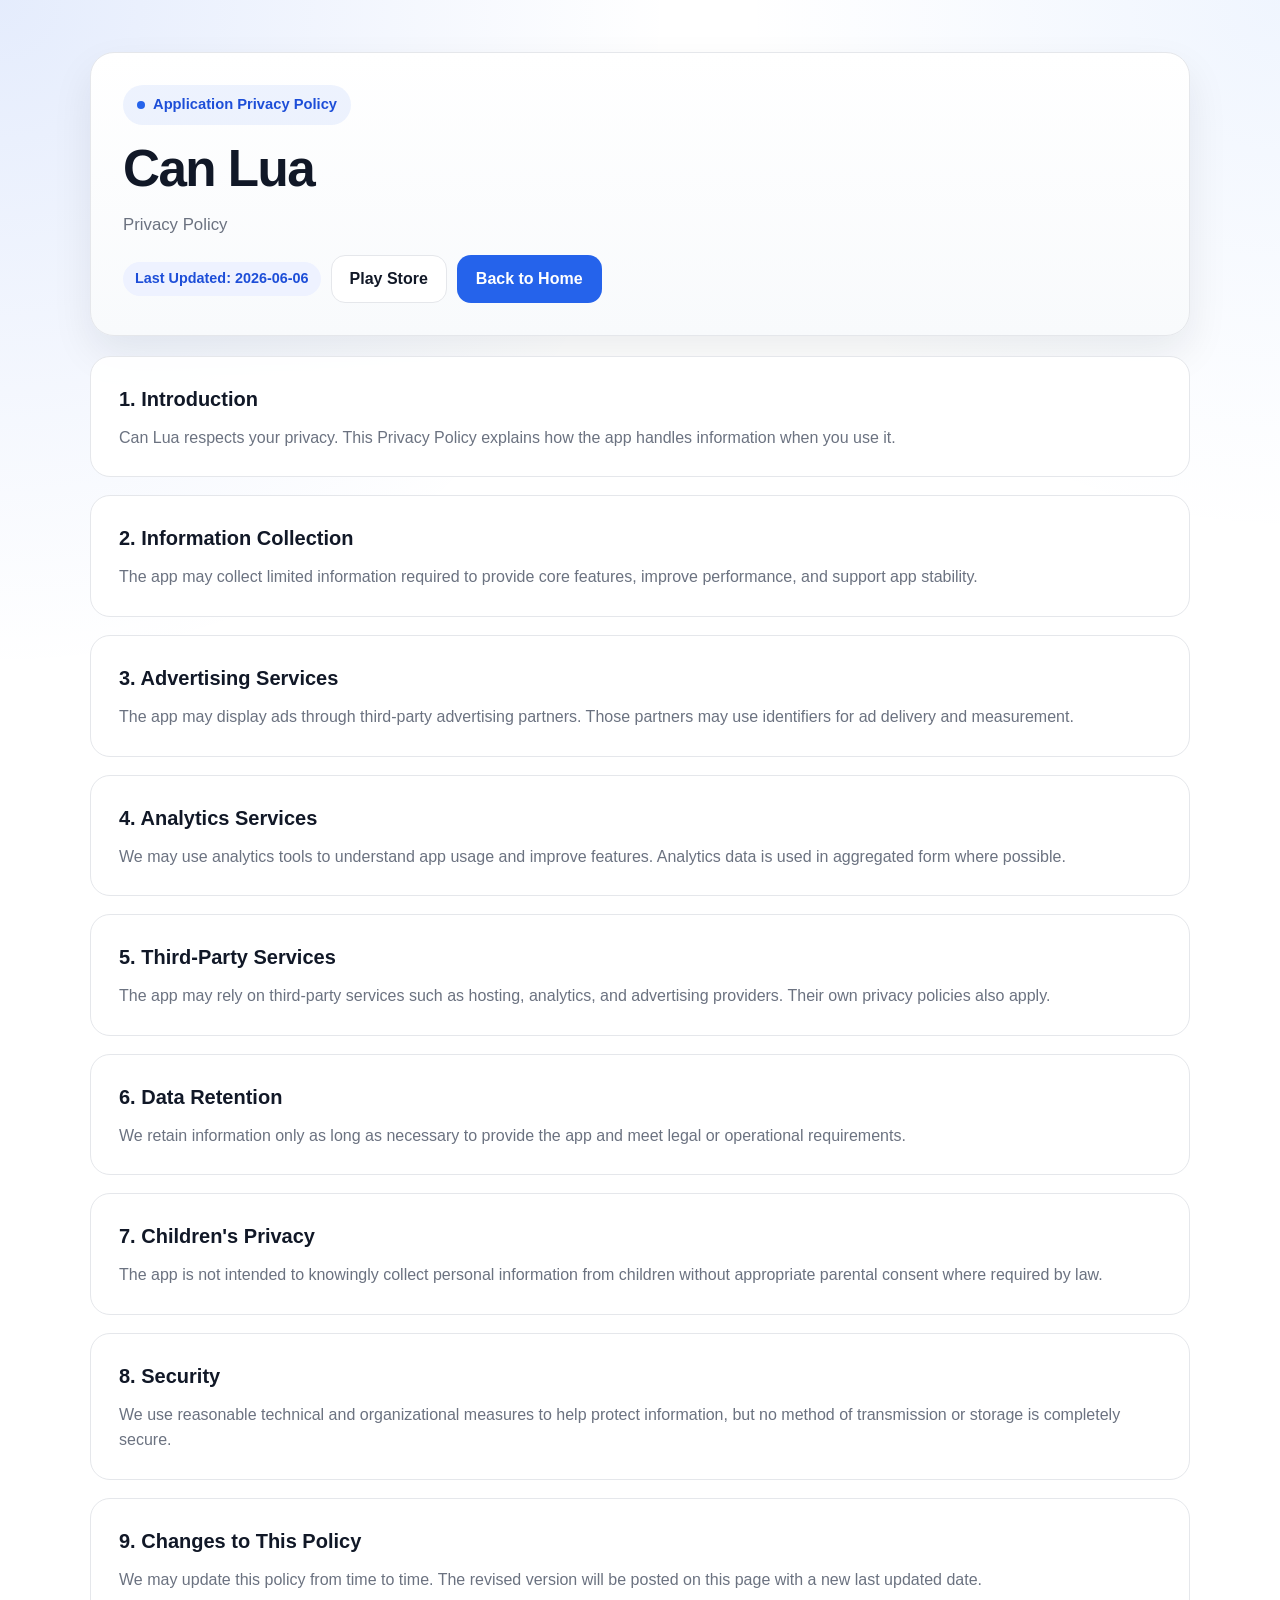
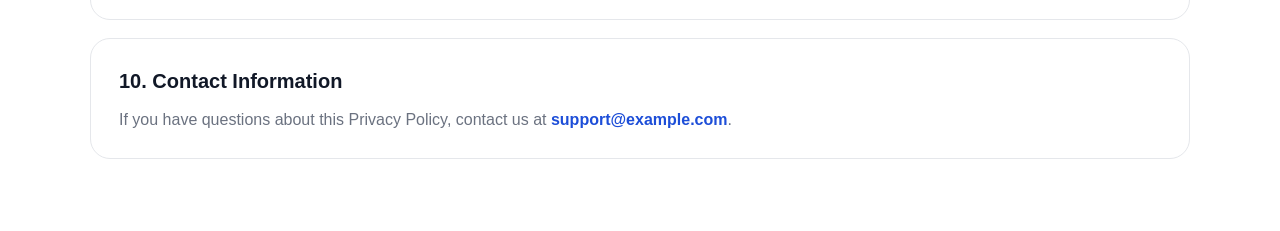
==== app-can-lua/index.html @ 15e50e4f "Add Privacy Policy website structure and individual app pages" ====
<!DOCTYPE html>
<html lang="en">
<head>
  <meta charset="UTF-8">
  <meta name="viewport" content="width=device-width, initial-scale=1.0">
  <meta name="description" content="Privacy Policy for Can Lua.">
  <meta name="robots" content="index, follow">
  <title>Can Lua Privacy Policy</title>
  <link rel="stylesheet" href="../assets/css/style.css">
</head>
<body>
  <header class="policy-header">
    <div class="container">
      <div class="policy-hero">
        <span class="badge"><span class="badge-dot"></span> Application Privacy Policy</span>
        <h1 class="page-title">Can Lua</h1>
        <p class="page-subtitle">Privacy Policy</p>
        <div class="policy-meta">
          <span class="pill">Last Updated: 2026-06-06</span>
          <a class="button button-secondary" href="https://play.google.com/store/apps/details?id=example.canlua" target="_blank" rel="noopener noreferrer">Play Store</a>
          <a class="button button-primary" href="../">Back to Home</a>
        </div>
      </div>
    </div>
  </header>

  <main class="main">
    <div class="container policy-layout">
      <section class="policy-block" aria-labelledby="intro-title">
        <h2 id="intro-title">1. Introduction</h2>
        <p>Can Lua respects your privacy. This Privacy Policy explains how the app handles information when you use it.</p>
      </section>

      <section class="policy-block" aria-labelledby="collection-title">
        <h2 id="collection-title">2. Information Collection</h2>
        <p>The app may collect limited information required to provide core features, improve performance, and support app stability.</p>
      </section>

      <section class="policy-block" aria-labelledby="ads-title">
        <h2 id="ads-title">3. Advertising Services</h2>
        <p>The app may display ads through third-party advertising partners. Those partners may use identifiers for ad delivery and measurement.</p>
      </section>

      <section class="policy-block" aria-labelledby="analytics-title">
        <h2 id="analytics-title">4. Analytics Services</h2>
        <p>We may use analytics tools to understand app usage and improve features. Analytics data is used in aggregated form where possible.</p>
      </section>

      <section class="policy-block" aria-labelledby="third-party-title">
        <h2 id="third-party-title">5. Third-Party Services</h2>
        <p>The app may rely on third-party services such as hosting, analytics, and advertising providers. Their own privacy policies also apply.</p>
      </section>

      <section class="policy-block" aria-labelledby="retention-title">
        <h2 id="retention-title">6. Data Retention</h2>
        <p>We retain information only as long as necessary to provide the app and meet legal or operational requirements.</p>
      </section>

      <section class="policy-block" aria-labelledby="children-title">
        <h2 id="children-title">7. Children's Privacy</h2>
        <p>The app is not intended to knowingly collect personal information from children without appropriate parental consent where required by law.</p>
      </section>

      <section class="policy-block" aria-labelledby="security-title">
        <h2 id="security-title">8. Security</h2>
        <p>We use reasonable technical and organizational measures to help protect information, but no method of transmission or storage is completely secure.</p>
      </section>

      <section class="policy-block" aria-labelledby="changes-title">
        <h2 id="changes-title">9. Changes to This Policy</h2>
        <p>We may update this policy from time to time. The revised version will be posted on this page with a new last updated date.</p>
      </section>

      <section class="policy-block" aria-labelledby="contact-title">
        <h2 id="contact-title">10. Contact Information</h2>
        <p>If you have questions about this Privacy Policy, contact us at <a class="app-link" href="mailto:support@example.com">support@example.com</a>.</p>
      </section>
    </div>
  </main>
</body>
</html>
---- assets/css/style.css ----
:root {
  --primary: #2563eb;
  --primary-dark: #1d4ed8;
  --background: #ffffff;
  --surface: #f8fafc;
  --surface-strong: #eef2ff;
  --text: #111827;
  --muted: #6b7280;
  --border: #e5e7eb;
  --shadow: 0 18px 40px rgba(15, 23, 42, 0.08);
  --radius: 20px;
  --max-width: 1100px;
}

* {
  box-sizing: border-box;
}

html {
  scroll-behavior: smooth;
}

body {
  margin: 0;
  font-family: Arial, Helvetica, sans-serif;
  color: var(--text);
  background:
    radial-gradient(circle at top left, rgba(37, 99, 235, 0.12), transparent 30%),
    radial-gradient(circle at top right, rgba(59, 130, 246, 0.08), transparent 24%),
    var(--background);
  line-height: 1.6;
}

a {
  color: inherit;
  text-decoration: none;
}

img {
  max-width: 100%;
  display: block;
}

.container {
  width: min(calc(100% - 2rem), var(--max-width));
  margin: 0 auto;
}

.site-header {
  padding: 64px 0 32px;
}

.hero {
  display: grid;
  gap: 24px;
  align-items: end;
  padding: 40px;
  background: linear-gradient(180deg, rgba(255, 255, 255, 0.96), rgba(248, 250, 252, 0.98));
  border: 1px solid var(--border);
  border-radius: calc(var(--radius) + 8px);
  box-shadow: var(--shadow);
  position: relative;
  overflow: hidden;
}

.hero::after {
  content: '';
  position: absolute;
  inset: auto -120px -120px auto;
  width: 280px;
  height: 280px;
  border-radius: 50%;
  background: radial-gradient(circle, rgba(37, 99, 235, 0.16), transparent 68%);
  pointer-events: none;
}

.badge {
  display: inline-flex;
  align-items: center;
  gap: 8px;
  width: fit-content;
  padding: 8px 14px;
  border-radius: 999px;
  background: rgba(37, 99, 235, 0.08);
  color: var(--primary-dark);
  font-size: 0.92rem;
  font-weight: 700;
}

.badge-dot {
  width: 8px;
  height: 8px;
  border-radius: 50%;
  background: var(--primary);
}

.hero h1,
.page-title {
  margin: 0;
  font-size: clamp(2rem, 4vw, 3.5rem);
  line-height: 1.08;
  letter-spacing: -0.03em;
}

.hero p,
.page-subtitle,
.lead {
  margin: 0;
  color: var(--muted);
  font-size: 1.05rem;
  max-width: 68ch;
}

.hero-actions {
  display: flex;
  flex-wrap: wrap;
  gap: 12px;
}

.button {
  display: inline-flex;
  align-items: center;
  justify-content: center;
  min-height: 48px;
  padding: 0 18px;
  border-radius: 14px;
  font-weight: 700;
  border: 1px solid transparent;
  transition: transform 0.2s ease, border-color 0.2s ease, background 0.2s ease;
}

.button:hover {
  transform: translateY(-1px);
}

.button-primary {
  background: var(--primary);
  color: #fff;
}

.button-primary:hover {
  background: var(--primary-dark);
}

.button-secondary {
  background: #fff;
  border-color: var(--border);
  color: var(--text);
}

.main {
  padding: 0 0 72px;
}

.section {
  margin-top: 28px;
}

.section-card {
  padding: 28px;
  background: rgba(255, 255, 255, 0.95);
  border: 1px solid var(--border);
  border-radius: var(--radius);
  box-shadow: 0 10px 28px rgba(15, 23, 42, 0.04);
}

.section-header {
  display: flex;
  justify-content: space-between;
  gap: 16px;
  align-items: center;
  margin-bottom: 20px;
}

.section-title {
  margin: 0;
  font-size: 1.25rem;
}

.section-note {
  color: var(--muted);
  margin: 0;
  font-size: 0.95rem;
}

.app-grid {
  display: grid;
  grid-template-columns: repeat(12, minmax(0, 1fr));
  gap: 18px;
}

.app-card {
  grid-column: span 4;
  display: flex;
  flex-direction: column;
  justify-content: space-between;
  gap: 18px;
  padding: 24px;
  border-radius: 18px;
  border: 1px solid var(--border);
  background: linear-gradient(180deg, #fff, var(--surface));
  min-height: 190px;
}

.app-card h2,
.policy-block h2 {
  margin: 0;
  font-size: 1.25rem;
}

.app-card p,
.policy-block p,
.policy-block li,
.muted {
  margin: 0;
  color: var(--muted);
}

.app-card-footer {
  display: flex;
  justify-content: space-between;
  align-items: center;
  gap: 12px;
  flex-wrap: wrap;
}

.app-link {
  color: var(--primary-dark);
  font-weight: 700;
}

.pill {
  display: inline-flex;
  align-items: center;
  min-height: 34px;
  padding: 0 12px;
  border-radius: 999px;
  background: var(--surface-strong);
  color: var(--primary-dark);
  font-size: 0.9rem;
  font-weight: 700;
}

.policy-header {
  padding: 52px 0 20px;
}

.policy-hero {
  display: grid;
  gap: 16px;
  padding: 32px;
  background: linear-gradient(180deg, #ffffff, #f8fafc);
  border: 1px solid var(--border);
  border-radius: calc(var(--radius) + 4px);
  box-shadow: var(--shadow);
}

.policy-meta {
  display: flex;
  flex-wrap: wrap;
  gap: 10px;
  align-items: center;
}

.policy-layout {
  display: grid;
  gap: 18px;
}

.policy-block {
  padding: 26px 28px;
  background: rgba(255, 255, 255, 0.96);
  border: 1px solid var(--border);
  border-radius: var(--radius);
}

.policy-block h2 {
  margin-bottom: 10px;
}

.policy-block ul {
  margin: 12px 0 0;
  padding-left: 20px;
}

.policy-block li + li {
  margin-top: 8px;
}

.footer {
  padding: 28px 0 44px;
  color: var(--muted);
  font-size: 0.95rem;
}

.footer-inner {
  display: flex;
  justify-content: space-between;
  gap: 16px;
  flex-wrap: wrap;
  padding-top: 18px;
  border-top: 1px solid var(--border);
}

@media (max-width: 900px) {
  .app-card {
    grid-column: span 6;
  }
}

@media (max-width: 720px) {
  .site-header,
  .policy-header {
    padding-top: 28px;
  }

  .hero,
  .policy-hero,
  .section-card,
  .policy-block {
    padding: 20px;
  }

  .app-card {
    grid-column: span 12;
  }

  .section-header,
  .footer-inner {
    align-items: flex-start;
    flex-direction: column;
  }

  .hero-actions {
    width: 100%;
  }

  .button {
    width: 100%;
  }
}
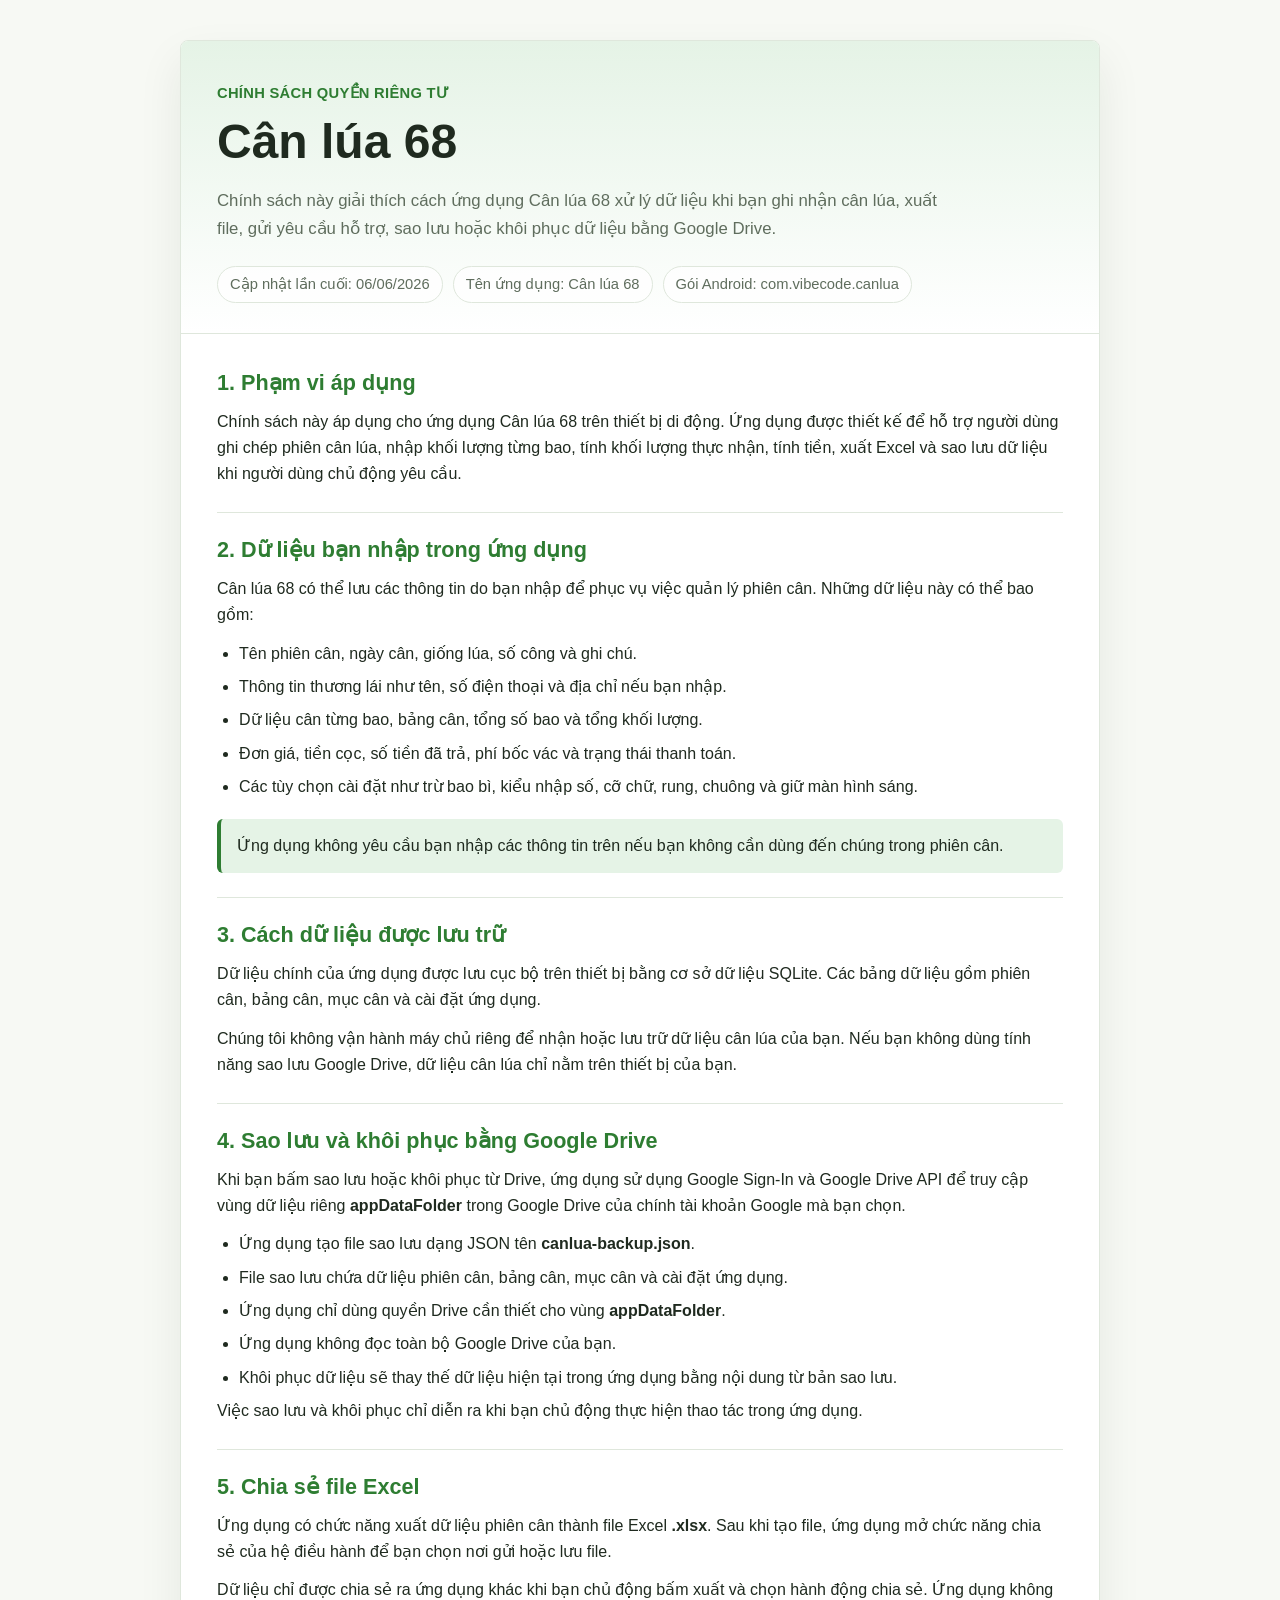
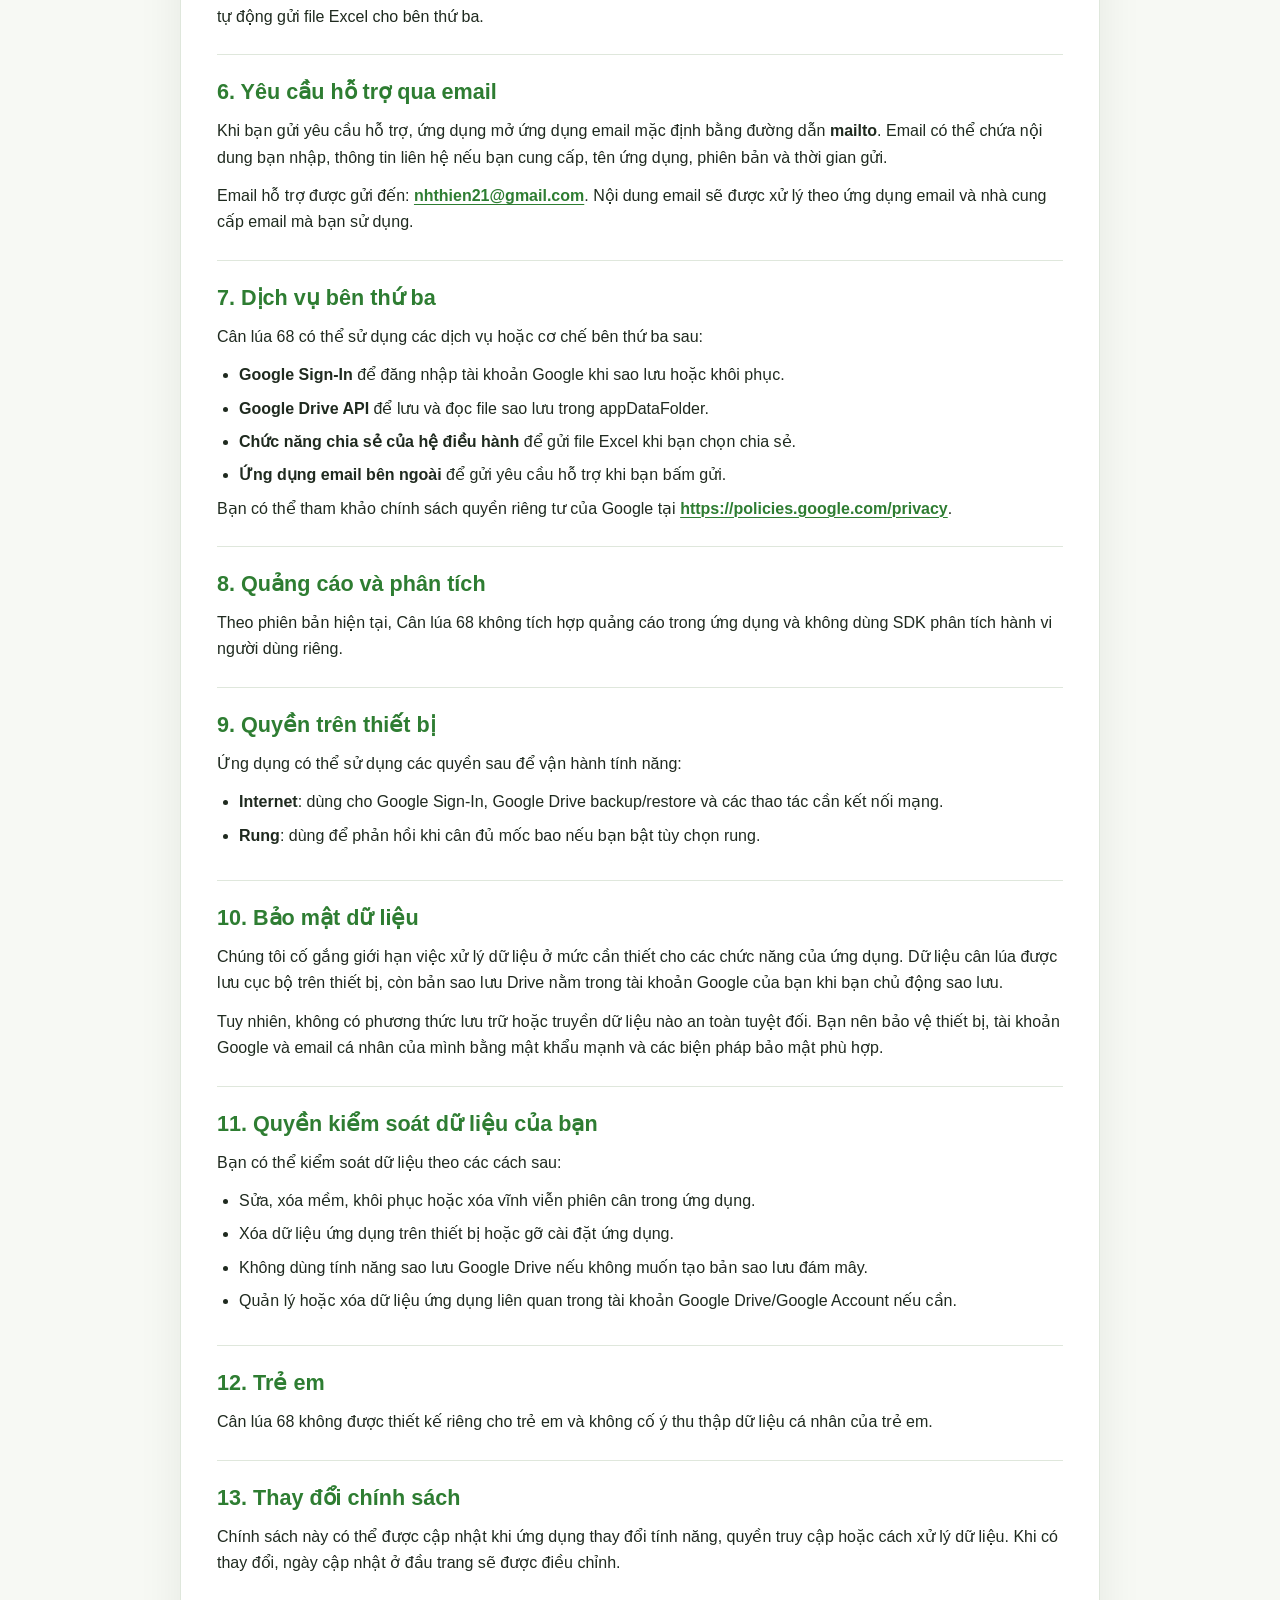
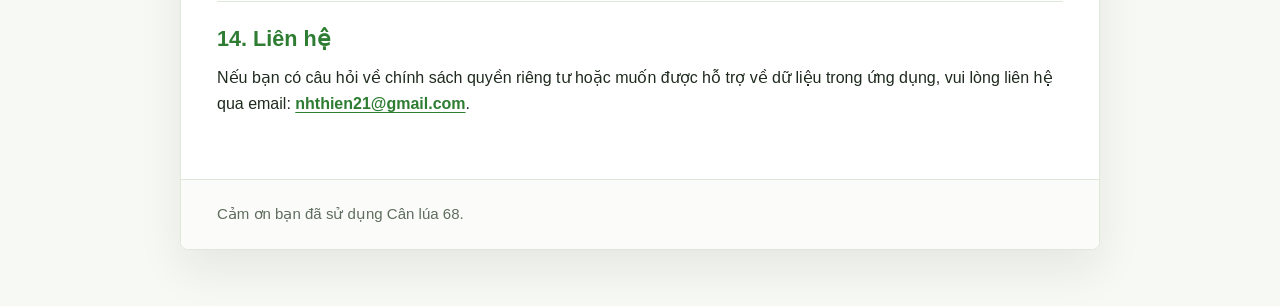
==== commit 267fa1d1: "Update Privacy Policy for Quay số application with detailed information on data collection, third-pa" ====
--- a/app-can-lua/index.html
+++ b/app-can-lua/index.html
@@ -1,80 +1,383 @@
-<!DOCTYPE html>
-<html lang="en">
+<!doctype html>
+<html lang="vi">
 <head>
-  <meta charset="UTF-8">
-  <meta name="viewport" content="width=device-width, initial-scale=1.0">
-  <meta name="description" content="Privacy Policy for Can Lua.">
-  <meta name="robots" content="index, follow">
-  <title>Can Lua Privacy Policy</title>
-  <link rel="stylesheet" href="../assets/css/style.css">
+  <meta charset="utf-8">
+  <meta name="viewport" content="width=device-width, initial-scale=1">
+  <title>Chính sách quyền riêng tư - Cân lúa 68</title>
+  <meta
+    name="description"
+    content="Chính sách quyền riêng tư của ứng dụng Cân lúa 68."
+  >
+  <style>
+    :root {
+      color-scheme: light;
+      --bg: #f7f9f4;
+      --surface: #ffffff;
+      --text: #1f2a1f;
+      --muted: #5f6d5d;
+      --primary: #2e7d32;
+      --primary-soft: #e5f3e6;
+      --border: #dfe7dc;
+      --shadow: 0 20px 45px rgba(31, 42, 31, 0.08);
+    }
+
+    * {
+      box-sizing: border-box;
+    }
+
+    body {
+      margin: 0;
+      background: var(--bg);
+      color: var(--text);
+      font-family: Arial, Helvetica, sans-serif;
+      line-height: 1.65;
+    }
+
+    main {
+      width: min(920px, calc(100% - 32px));
+      margin: 0 auto;
+      padding: 40px 0 56px;
+    }
+
+    .page {
+      background: var(--surface);
+      border: 1px solid var(--border);
+      border-radius: 8px;
+      box-shadow: var(--shadow);
+      overflow: hidden;
+    }
+
+    header {
+      padding: 40px 36px 30px;
+      background: linear-gradient(180deg, var(--primary-soft), #ffffff);
+      border-bottom: 1px solid var(--border);
+    }
+
+    .eyebrow {
+      margin: 0 0 10px;
+      color: var(--primary);
+      font-size: 0.92rem;
+      font-weight: 700;
+      letter-spacing: 0.02em;
+      text-transform: uppercase;
+    }
+
+    h1 {
+      margin: 0;
+      font-size: clamp(2rem, 5vw, 3rem);
+      line-height: 1.12;
+    }
+
+    .summary {
+      margin: 18px 0 0;
+      max-width: 720px;
+      color: var(--muted);
+      font-size: 1.05rem;
+    }
+
+    .meta {
+      display: flex;
+      flex-wrap: wrap;
+      gap: 10px;
+      margin-top: 24px;
+    }
+
+    .pill {
+      display: inline-flex;
+      align-items: center;
+      min-height: 32px;
+      padding: 5px 12px;
+      border: 1px solid var(--border);
+      border-radius: 999px;
+      background: rgba(255, 255, 255, 0.76);
+      color: var(--muted);
+      font-size: 0.92rem;
+    }
+
+    article {
+      padding: 12px 36px 38px;
+    }
+
+    section {
+      padding: 24px 0;
+      border-bottom: 1px solid var(--border);
+    }
+
+    section:last-child {
+      border-bottom: 0;
+    }
+
+    h2 {
+      margin: 0 0 12px;
+      color: var(--primary);
+      font-size: 1.35rem;
+      line-height: 1.25;
+    }
+
+    p {
+      margin: 0 0 12px;
+    }
+
+    p:last-child {
+      margin-bottom: 0;
+    }
+
+    ul {
+      margin: 10px 0 0;
+      padding-left: 22px;
+    }
+
+    li {
+      margin: 7px 0;
+    }
+
+    a {
+      color: var(--primary);
+      font-weight: 700;
+      text-decoration-thickness: 0.08em;
+      text-underline-offset: 0.18em;
+    }
+
+    strong {
+      font-weight: 700;
+    }
+
+    .notice {
+      margin-top: 18px;
+      padding: 14px 16px;
+      border-left: 4px solid var(--primary);
+      border-radius: 6px;
+      background: var(--primary-soft);
+    }
+
+    footer {
+      padding: 22px 36px;
+      border-top: 1px solid var(--border);
+      background: #fbfcfa;
+      color: var(--muted);
+      font-size: 0.94rem;
+    }
+
+    @media (max-width: 640px) {
+      main {
+        width: min(100% - 20px, 920px);
+        padding: 18px 0 32px;
+      }
+
+      header,
+      article,
+      footer {
+        padding-left: 20px;
+        padding-right: 20px;
+      }
+
+      header {
+        padding-top: 30px;
+      }
+    }
+  </style>
 </head>
 <body>
-  <header class="policy-header">
-    <div class="container">
-      <div class="policy-hero">
-        <span class="badge"><span class="badge-dot"></span> Application Privacy Policy</span>
-        <h1 class="page-title">Can Lua</h1>
-        <p class="page-subtitle">Privacy Policy</p>
-        <div class="policy-meta">
-          <span class="pill">Last Updated: 2026-06-06</span>
-          <a class="button button-secondary" href="https://play.google.com/store/apps/details?id=example.canlua" target="_blank" rel="noopener noreferrer">Play Store</a>
-          <a class="button button-primary" href="../">Back to Home</a>
+  <main>
+    <div class="page">
+      <header>
+        <p class="eyebrow">Chính sách quyền riêng tư</p>
+        <h1>Cân lúa 68</h1>
+        <p class="summary">
+          Chính sách này giải thích cách ứng dụng Cân lúa 68 xử lý dữ liệu khi
+          bạn ghi nhận cân lúa, xuất file, gửi yêu cầu hỗ trợ, sao lưu hoặc khôi
+          phục dữ liệu bằng Google Drive.
+        </p>
+        <div class="meta" aria-label="Thông tin chính sách">
+          <span class="pill">Cập nhật lần cuối: 06/06/2026</span>
+          <span class="pill">Tên ứng dụng: Cân lúa 68</span>
+          <span class="pill">Gói Android: com.vibecode.canlua</span>
         </div>
-      </div>
-    </div>
-  </header>
-
-  <main class="main">
-    <div class="container policy-layout">
-      <section class="policy-block" aria-labelledby="intro-title">
-        <h2 id="intro-title">1. Introduction</h2>
-        <p>Can Lua respects your privacy. This Privacy Policy explains how the app handles information when you use it.</p>
-      </section>
-
-      <section class="policy-block" aria-labelledby="collection-title">
-        <h2 id="collection-title">2. Information Collection</h2>
-        <p>The app may collect limited information required to provide core features, improve performance, and support app stability.</p>
-      </section>
-
-      <section class="policy-block" aria-labelledby="ads-title">
-        <h2 id="ads-title">3. Advertising Services</h2>
-        <p>The app may display ads through third-party advertising partners. Those partners may use identifiers for ad delivery and measurement.</p>
-      </section>
-
-      <section class="policy-block" aria-labelledby="analytics-title">
-        <h2 id="analytics-title">4. Analytics Services</h2>
-        <p>We may use analytics tools to understand app usage and improve features. Analytics data is used in aggregated form where possible.</p>
-      </section>
-
-      <section class="policy-block" aria-labelledby="third-party-title">
-        <h2 id="third-party-title">5. Third-Party Services</h2>
-        <p>The app may rely on third-party services such as hosting, analytics, and advertising providers. Their own privacy policies also apply.</p>
-      </section>
-
-      <section class="policy-block" aria-labelledby="retention-title">
-        <h2 id="retention-title">6. Data Retention</h2>
-        <p>We retain information only as long as necessary to provide the app and meet legal or operational requirements.</p>
-      </section>
-
-      <section class="policy-block" aria-labelledby="children-title">
-        <h2 id="children-title">7. Children's Privacy</h2>
-        <p>The app is not intended to knowingly collect personal information from children without appropriate parental consent where required by law.</p>
-      </section>
-
-      <section class="policy-block" aria-labelledby="security-title">
-        <h2 id="security-title">8. Security</h2>
-        <p>We use reasonable technical and organizational measures to help protect information, but no method of transmission or storage is completely secure.</p>
-      </section>
-
-      <section class="policy-block" aria-labelledby="changes-title">
-        <h2 id="changes-title">9. Changes to This Policy</h2>
-        <p>We may update this policy from time to time. The revised version will be posted on this page with a new last updated date.</p>
-      </section>
-
-      <section class="policy-block" aria-labelledby="contact-title">
-        <h2 id="contact-title">10. Contact Information</h2>
-        <p>If you have questions about this Privacy Policy, contact us at <a class="app-link" href="mailto:support@example.com">support@example.com</a>.</p>
-      </section>
+      </header>
+
+      <article>
+        <section>
+          <h2>1. Phạm vi áp dụng</h2>
+          <p>
+            Chính sách này áp dụng cho ứng dụng Cân lúa 68 trên thiết bị di
+            động. Ứng dụng được thiết kế để hỗ trợ người dùng ghi chép phiên cân
+            lúa, nhập khối lượng từng bao, tính khối lượng thực nhận, tính tiền,
+            xuất Excel và sao lưu dữ liệu khi người dùng chủ động yêu cầu.
+          </p>
+        </section>
+
+        <section>
+          <h2>2. Dữ liệu bạn nhập trong ứng dụng</h2>
+          <p>
+            Cân lúa 68 có thể lưu các thông tin do bạn nhập để phục vụ việc quản
+            lý phiên cân. Những dữ liệu này có thể bao gồm:
+          </p>
+          <ul>
+            <li>Tên phiên cân, ngày cân, giống lúa, số công và ghi chú.</li>
+            <li>Thông tin thương lái như tên, số điện thoại và địa chỉ nếu bạn nhập.</li>
+            <li>Dữ liệu cân từng bao, bảng cân, tổng số bao và tổng khối lượng.</li>
+            <li>Đơn giá, tiền cọc, số tiền đã trả, phí bốc vác và trạng thái thanh toán.</li>
+            <li>Các tùy chọn cài đặt như trừ bao bì, kiểu nhập số, cỡ chữ, rung, chuông và giữ màn hình sáng.</li>
+          </ul>
+          <p class="notice">
+            Ứng dụng không yêu cầu bạn nhập các thông tin trên nếu bạn không cần
+            dùng đến chúng trong phiên cân.
+          </p>
+        </section>
+
+        <section>
+          <h2>3. Cách dữ liệu được lưu trữ</h2>
+          <p>
+            Dữ liệu chính của ứng dụng được lưu cục bộ trên thiết bị bằng cơ sở
+            dữ liệu SQLite. Các bảng dữ liệu gồm phiên cân, bảng cân, mục cân và
+            cài đặt ứng dụng.
+          </p>
+          <p>
+            Chúng tôi không vận hành máy chủ riêng để nhận hoặc lưu trữ dữ liệu
+            cân lúa của bạn. Nếu bạn không dùng tính năng sao lưu Google Drive,
+            dữ liệu cân lúa chỉ nằm trên thiết bị của bạn.
+          </p>
+        </section>
+
+        <section>
+          <h2>4. Sao lưu và khôi phục bằng Google Drive</h2>
+          <p>
+            Khi bạn bấm sao lưu hoặc khôi phục từ Drive, ứng dụng sử dụng Google
+            Sign-In và Google Drive API để truy cập vùng dữ liệu riêng
+            <strong>appDataFolder</strong> trong Google Drive của chính tài khoản
+            Google mà bạn chọn.
+          </p>
+          <ul>
+            <li>Ứng dụng tạo file sao lưu dạng JSON tên <strong>canlua-backup.json</strong>.</li>
+            <li>File sao lưu chứa dữ liệu phiên cân, bảng cân, mục cân và cài đặt ứng dụng.</li>
+            <li>Ứng dụng chỉ dùng quyền Drive cần thiết cho vùng <strong>appDataFolder</strong>.</li>
+            <li>Ứng dụng không đọc toàn bộ Google Drive của bạn.</li>
+            <li>Khôi phục dữ liệu sẽ thay thế dữ liệu hiện tại trong ứng dụng bằng nội dung từ bản sao lưu.</li>
+          </ul>
+          <p>
+            Việc sao lưu và khôi phục chỉ diễn ra khi bạn chủ động thực hiện thao
+            tác trong ứng dụng.
+          </p>
+        </section>
+
+        <section>
+          <h2>5. Chia sẻ file Excel</h2>
+          <p>
+            Ứng dụng có chức năng xuất dữ liệu phiên cân thành file Excel
+            <strong>.xlsx</strong>. Sau khi tạo file, ứng dụng mở chức năng chia
+            sẻ của hệ điều hành để bạn chọn nơi gửi hoặc lưu file.
+          </p>
+          <p>
+            Dữ liệu chỉ được chia sẻ ra ứng dụng khác khi bạn chủ động bấm xuất
+            và chọn hành động chia sẻ. Ứng dụng không tự động gửi file Excel cho
+            bên thứ ba.
+          </p>
+        </section>
+
+        <section>
+          <h2>6. Yêu cầu hỗ trợ qua email</h2>
+          <p>
+            Khi bạn gửi yêu cầu hỗ trợ, ứng dụng mở ứng dụng email mặc định bằng
+            đường dẫn <strong>mailto</strong>. Email có thể chứa nội dung bạn
+            nhập, thông tin liên hệ nếu bạn cung cấp, tên ứng dụng, phiên bản và
+            thời gian gửi.
+          </p>
+          <p>
+            Email hỗ trợ được gửi đến:
+            <a href="mailto:nhthien21@gmail.com">nhthien21@gmail.com</a>.
+            Nội dung email sẽ được xử lý theo ứng dụng email và nhà cung cấp
+            email mà bạn sử dụng.
+          </p>
+        </section>
+
+        <section>
+          <h2>7. Dịch vụ bên thứ ba</h2>
+          <p>Cân lúa 68 có thể sử dụng các dịch vụ hoặc cơ chế bên thứ ba sau:</p>
+          <ul>
+            <li><strong>Google Sign-In</strong> để đăng nhập tài khoản Google khi sao lưu hoặc khôi phục.</li>
+            <li><strong>Google Drive API</strong> để lưu và đọc file sao lưu trong appDataFolder.</li>
+            <li><strong>Chức năng chia sẻ của hệ điều hành</strong> để gửi file Excel khi bạn chọn chia sẻ.</li>
+            <li><strong>Ứng dụng email bên ngoài</strong> để gửi yêu cầu hỗ trợ khi bạn bấm gửi.</li>
+          </ul>
+          <p>
+            Bạn có thể tham khảo chính sách quyền riêng tư của Google tại
+            <a href="https://policies.google.com/privacy" rel="noopener noreferrer">https://policies.google.com/privacy</a>.
+          </p>
+        </section>
+
+        <section>
+          <h2>8. Quảng cáo và phân tích</h2>
+          <p>
+            Theo phiên bản hiện tại, Cân lúa 68 không tích hợp quảng cáo trong
+            ứng dụng và không dùng SDK phân tích hành vi người dùng riêng.
+          </p>
+        </section>
+
+        <section>
+          <h2>9. Quyền trên thiết bị</h2>
+          <p>Ứng dụng có thể sử dụng các quyền sau để vận hành tính năng:</p>
+          <ul>
+            <li><strong>Internet</strong>: dùng cho Google Sign-In, Google Drive backup/restore và các thao tác cần kết nối mạng.</li>
+            <li><strong>Rung</strong>: dùng để phản hồi khi cân đủ mốc bao nếu bạn bật tùy chọn rung.</li>
+          </ul>
+        </section>
+
+        <section>
+          <h2>10. Bảo mật dữ liệu</h2>
+          <p>
+            Chúng tôi cố gắng giới hạn việc xử lý dữ liệu ở mức cần thiết cho
+            các chức năng của ứng dụng. Dữ liệu cân lúa được lưu cục bộ trên
+            thiết bị, còn bản sao lưu Drive nằm trong tài khoản Google của bạn
+            khi bạn chủ động sao lưu.
+          </p>
+          <p>
+            Tuy nhiên, không có phương thức lưu trữ hoặc truyền dữ liệu nào an
+            toàn tuyệt đối. Bạn nên bảo vệ thiết bị, tài khoản Google và email cá
+            nhân của mình bằng mật khẩu mạnh và các biện pháp bảo mật phù hợp.
+          </p>
+        </section>
+
+        <section>
+          <h2>11. Quyền kiểm soát dữ liệu của bạn</h2>
+          <p>Bạn có thể kiểm soát dữ liệu theo các cách sau:</p>
+          <ul>
+            <li>Sửa, xóa mềm, khôi phục hoặc xóa vĩnh viễn phiên cân trong ứng dụng.</li>
+            <li>Xóa dữ liệu ứng dụng trên thiết bị hoặc gỡ cài đặt ứng dụng.</li>
+            <li>Không dùng tính năng sao lưu Google Drive nếu không muốn tạo bản sao lưu đám mây.</li>
+            <li>Quản lý hoặc xóa dữ liệu ứng dụng liên quan trong tài khoản Google Drive/Google Account nếu cần.</li>
+          </ul>
+        </section>
+
+        <section>
+          <h2>12. Trẻ em</h2>
+          <p>
+            Cân lúa 68 không được thiết kế riêng cho trẻ em và không cố ý thu
+            thập dữ liệu cá nhân của trẻ em.
+          </p>
+        </section>
+
+        <section>
+          <h2>13. Thay đổi chính sách</h2>
+          <p>
+            Chính sách này có thể được cập nhật khi ứng dụng thay đổi tính năng,
+            quyền truy cập hoặc cách xử lý dữ liệu. Khi có thay đổi, ngày cập
+            nhật ở đầu trang sẽ được điều chỉnh.
+          </p>
+        </section>
+
+        <section>
+          <h2>14. Liên hệ</h2>
+          <p>
+            Nếu bạn có câu hỏi về chính sách quyền riêng tư hoặc muốn được hỗ
+            trợ về dữ liệu trong ứng dụng, vui lòng liên hệ qua email:
+            <a href="mailto:nhthien21@gmail.com">nhthien21@gmail.com</a>.
+          </p>
+        </section>
+      </article>
+
+      <footer>
+        Cảm ơn bạn đã sử dụng Cân lúa 68.
+      </footer>
     </div>
   </main>
 </body>
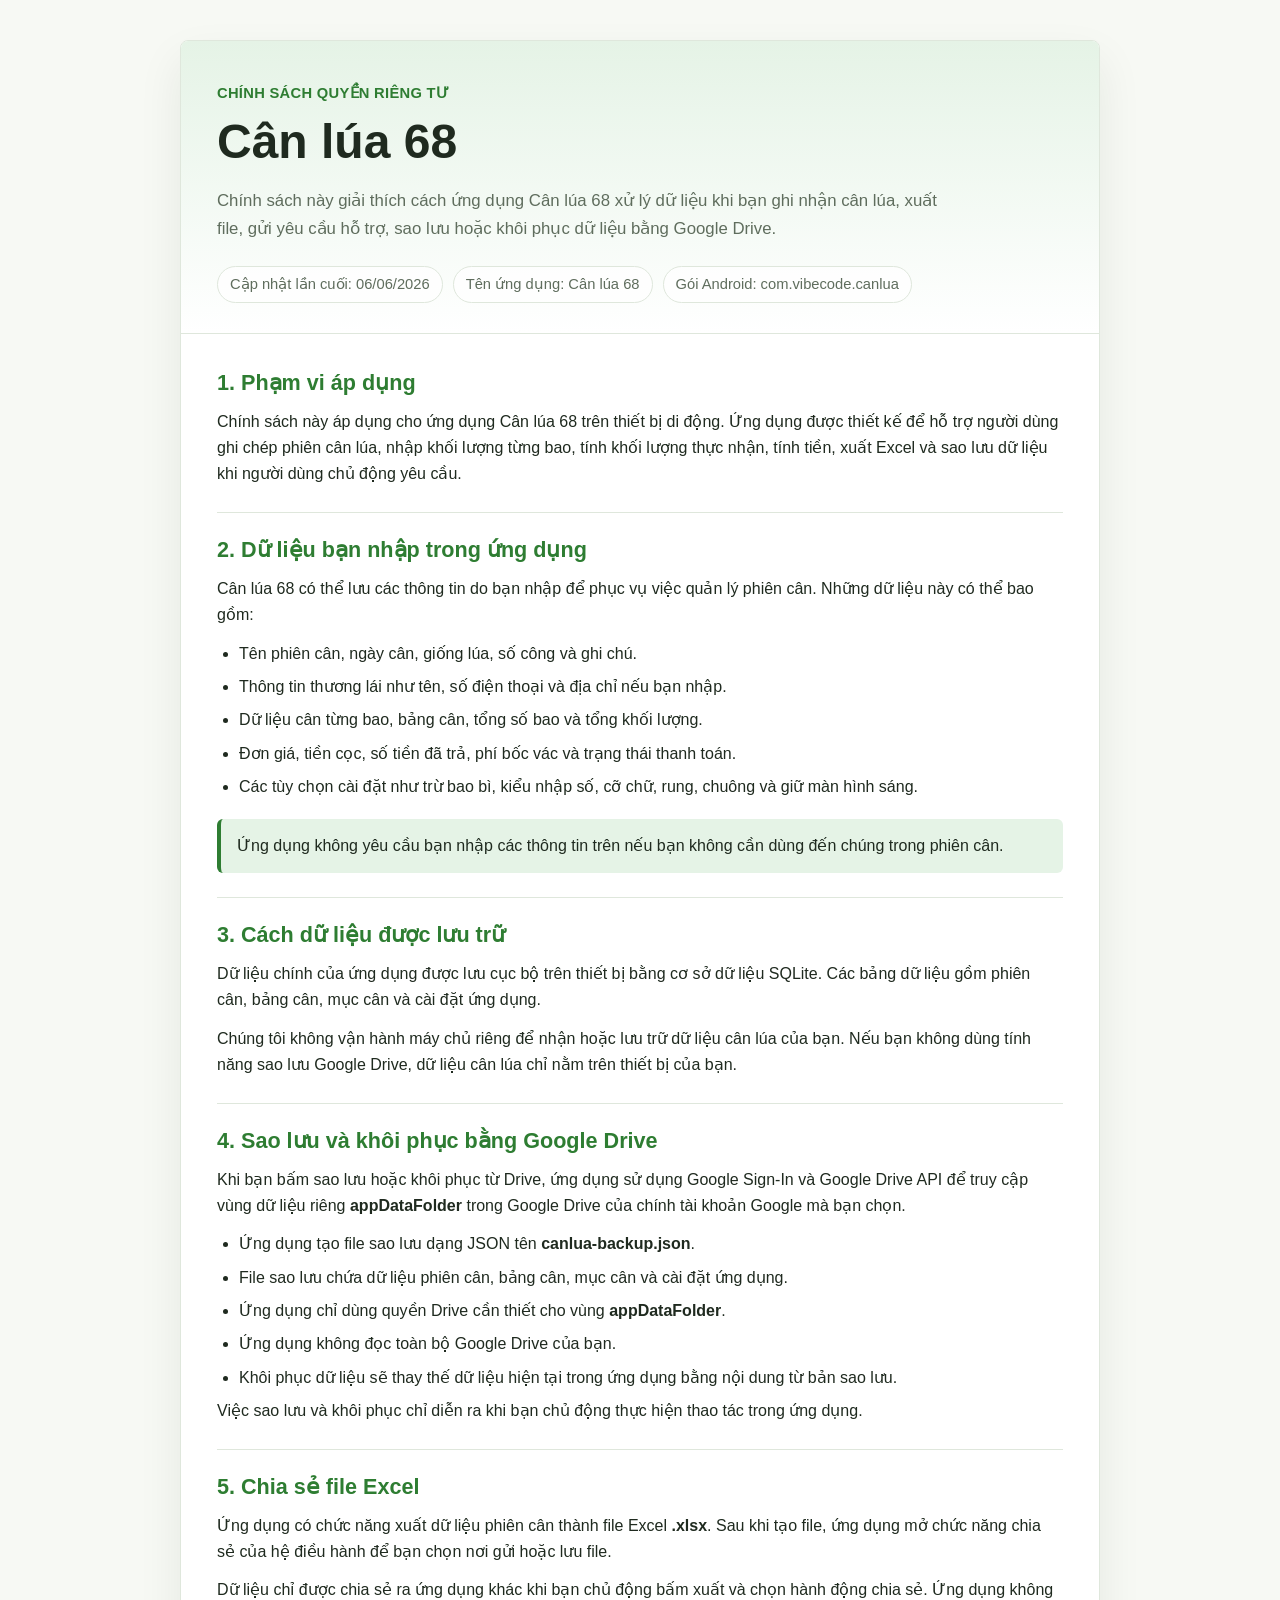
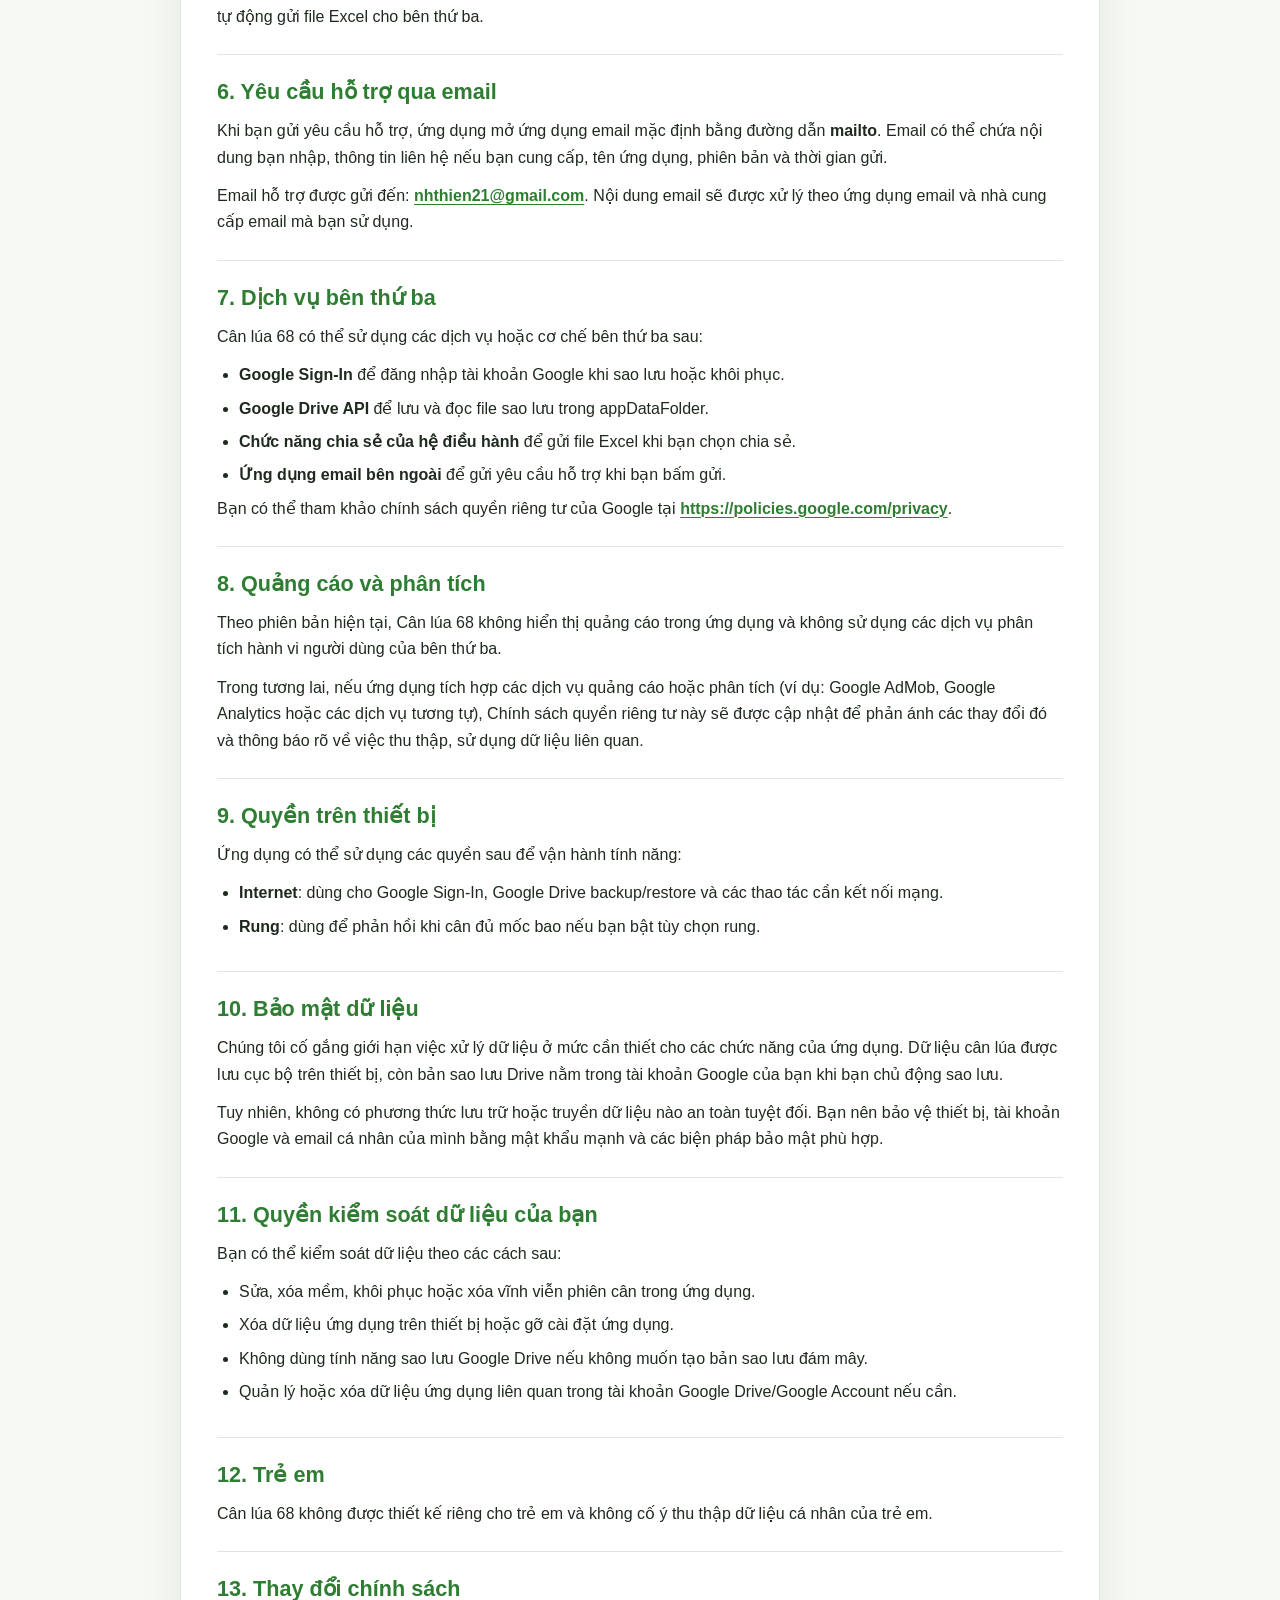
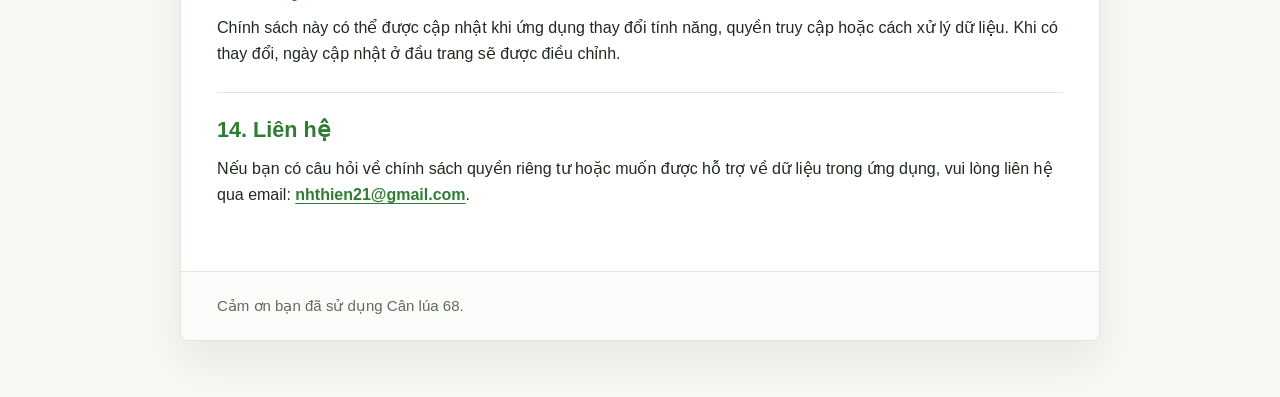
==== commit a3408fce: "Update privacy policy section on advertising and analytics to clarify future changes and data collec" ====
--- a/app-can-lua/index.html
+++ b/app-can-lua/index.html
@@ -306,11 +306,18 @@
         </section>
 
         <section>
-          <h2>8. Quảng cáo và phân tích</h2>
-          <p>
-            Theo phiên bản hiện tại, Cân lúa 68 không tích hợp quảng cáo trong
-            ứng dụng và không dùng SDK phân tích hành vi người dùng riêng.
-          </p>
+            <h2>8. Quảng cáo và phân tích</h2>
+            <p>
+                Theo phiên bản hiện tại, Cân lúa 68 không hiển thị quảng cáo trong ứng dụng
+                và không sử dụng các dịch vụ phân tích hành vi người dùng của bên thứ ba.
+            </p>
+
+            <p>
+                Trong tương lai, nếu ứng dụng tích hợp các dịch vụ quảng cáo hoặc phân tích
+                (ví dụ: Google AdMob, Google Analytics hoặc các dịch vụ tương tự), Chính
+                sách quyền riêng tư này sẽ được cập nhật để phản ánh các thay đổi đó và
+                thông báo rõ về việc thu thập, sử dụng dữ liệu liên quan.
+            </p>
         </section>
 
         <section>
